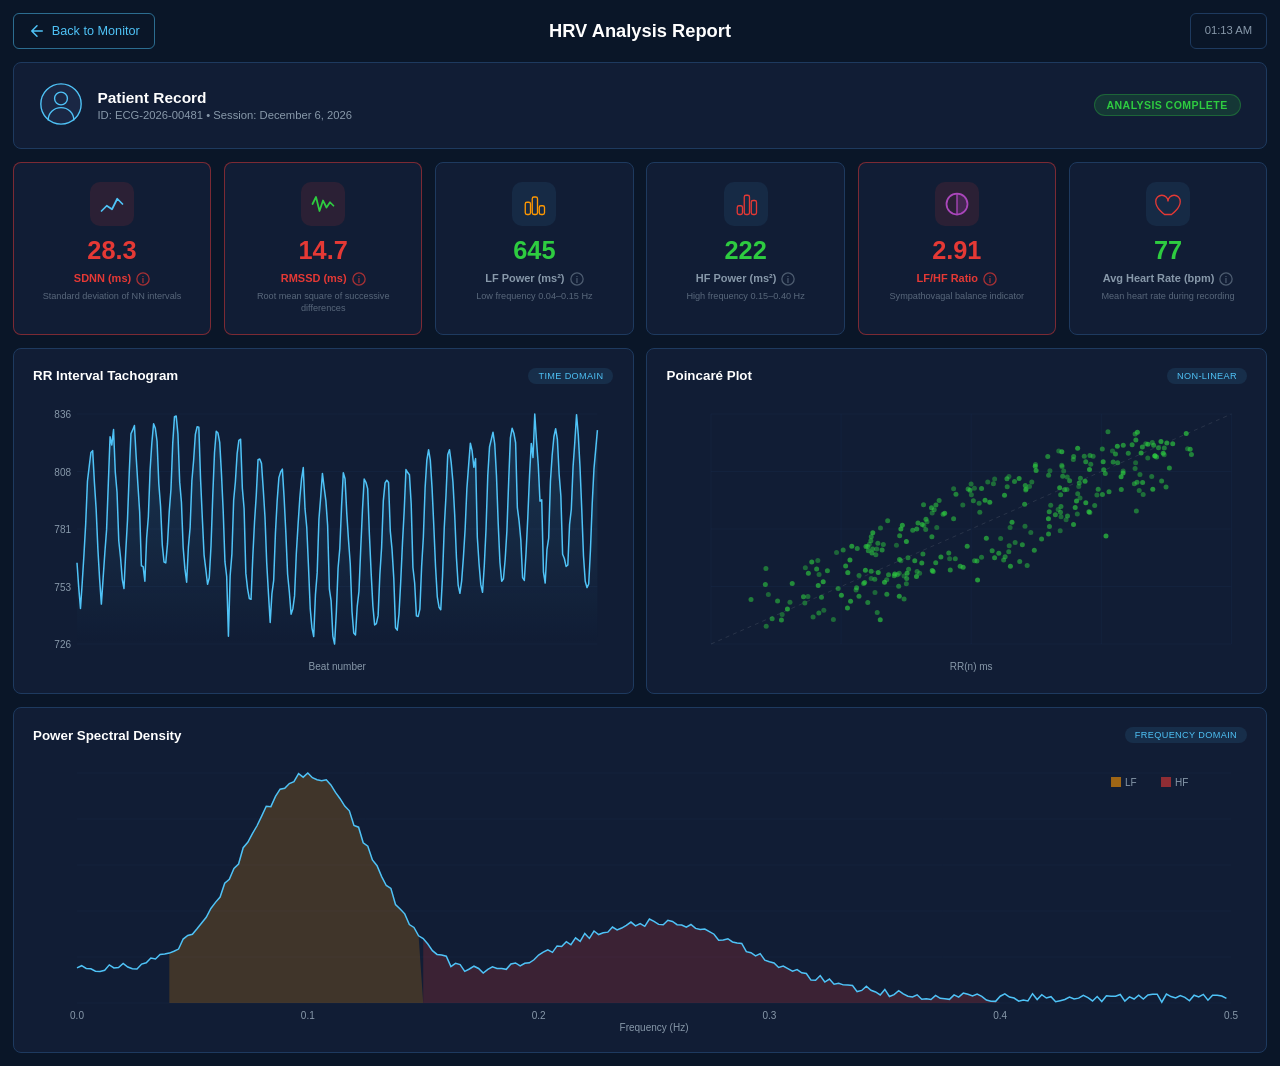
==== hrv-report.html @ 3137aad9 "initial update" ====
<!DOCTYPE html>
<html lang="en">
<head>
  <meta charset="UTF-8">
  <meta name="viewport" content="width=device-width, initial-scale=1.0">
  <title>HRV Analysis Report</title>
  <link rel="stylesheet" href="css/hrv-report.css">
</head>
<body>
  <canvas id="bgCanvas"></canvas>

  <div class="report-wrapper">
    <!-- Navigation -->
    <nav class="nav-bar">
      <a href="index.html" class="back-link">
        <svg viewBox="0 0 24 24" width="18" height="18">
          <path d="M19 12H5m7-7l-7 7 7 7" fill="none" stroke="currentColor" stroke-width="2" stroke-linecap="round" stroke-linejoin="round"/>
        </svg>
        Back to Monitor
      </a>
      <div class="nav-title">HRV Analysis Report</div>
      <span class="nav-timestamp" id="navTimestamp"></span>
    </nav>

    <!-- Patient Info Banner -->
    <div class="card patient-banner">
      <div class="patient-info">
        <div class="patient-avatar">
          <svg viewBox="0 0 48 48" width="44" height="44">
            <circle cx="24" cy="24" r="22" fill="#1a2744" stroke="#4fc3f7" stroke-width="1.5"/>
            <circle cx="24" cy="18" r="7" fill="none" stroke="#4fc3f7" stroke-width="1.5"/>
            <path d="M10 42c0-8 6-14 14-14s14 6 14 14" fill="none" stroke="#4fc3f7" stroke-width="1.5"/>
          </svg>
        </div>
        <div>
          <div class="patient-name">Patient Record</div>
          <div class="patient-id">ID: ECG-2026-00481 &bull; Session: <span id="sessionDate"></span></div>
        </div>
      </div>
      <div class="report-status" id="reportStatus">
        <span class="status-badge complete">Analysis Complete</span>
      </div>
    </div>

    <!-- HRV Summary Cards -->
    <div class="summary-grid">
      <div class="card summary-card" id="sdnnCard">
        <div class="summary-icon sdnn-icon">
          <svg viewBox="0 0 32 32" width="28" height="28">
            <polyline points="4,24 10,18 16,22 22,10 28,16" fill="none" stroke="#4fc3f7" stroke-width="2" stroke-linecap="round" stroke-linejoin="round"/>
          </svg>
        </div>
        <div class="summary-value" id="sdnnVal">--</div>
        <div class="summary-label-row">
          <span class="summary-label">SDNN (ms)</span>
          <span class="info-icon" data-tooltip="Normal range: 50–150 ms. Values below 50 ms indicate reduced HRV and potential autonomic dysfunction.">
            <svg viewBox="0 0 16 16" width="14" height="14"><circle cx="8" cy="8" r="7" fill="none" stroke="currentColor" stroke-width="1.5"/><text x="8" y="12" text-anchor="middle" font-size="10" font-weight="700" fill="currentColor">i</text></svg>
          </span>
        </div>
        <div class="summary-desc">Standard deviation of NN intervals</div>
      </div>
      <div class="card summary-card" id="rmssdCard">
        <div class="summary-icon rmssd-icon">
          <svg viewBox="0 0 32 32" width="28" height="28">
            <polyline points="4,16 8,8 12,24 16,12 20,20 24,14 28,18" fill="none" stroke="#2ecc40" stroke-width="2" stroke-linecap="round" stroke-linejoin="round"/>
          </svg>
        </div>
        <div class="summary-value" id="rmssdVal">--</div>
        <div class="summary-label-row">
          <span class="summary-label">RMSSD (ms)</span>
          <span class="info-icon" data-tooltip="Normal range: 20–75 ms. Low values suggest reduced parasympathetic (vagal) tone.">
            <svg viewBox="0 0 16 16" width="14" height="14"><circle cx="8" cy="8" r="7" fill="none" stroke="currentColor" stroke-width="1.5"/><text x="8" y="12" text-anchor="middle" font-size="10" font-weight="700" fill="currentColor">i</text></svg>
          </span>
        </div>
        <div class="summary-desc">Root mean square of successive differences</div>
      </div>
      <div class="card summary-card" id="lfCard">
        <div class="summary-icon lf-icon">
          <svg viewBox="0 0 32 32" width="28" height="28">
            <rect x="6" y="14" width="6" height="14" rx="2" fill="none" stroke="#ff9800" stroke-width="1.5"/>
            <rect x="14" y="8" width="6" height="20" rx="2" fill="none" stroke="#ff9800" stroke-width="1.5"/>
            <rect x="22" y="18" width="6" height="10" rx="2" fill="none" stroke="#ff9800" stroke-width="1.5"/>
          </svg>
        </div>
        <div class="summary-value" id="lfVal">--</div>
        <div class="summary-label-row">
          <span class="summary-label">LF Power (ms&sup2;)</span>
          <span class="info-icon" data-tooltip="Normal range: 400–1750 ms&sup2;. Reflects both sympathetic and parasympathetic activity.">
            <svg viewBox="0 0 16 16" width="14" height="14"><circle cx="8" cy="8" r="7" fill="none" stroke="currentColor" stroke-width="1.5"/><text x="8" y="12" text-anchor="middle" font-size="10" font-weight="700" fill="currentColor">i</text></svg>
          </span>
        </div>
        <div class="summary-desc">Low frequency 0.04–0.15 Hz</div>
      </div>
      <div class="card summary-card" id="hfCard">
        <div class="summary-icon hf-icon">
          <svg viewBox="0 0 32 32" width="28" height="28">
            <rect x="6" y="18" width="6" height="10" rx="2" fill="none" stroke="#e53935" stroke-width="1.5"/>
            <rect x="14" y="6" width="6" height="22" rx="2" fill="none" stroke="#e53935" stroke-width="1.5"/>
            <rect x="22" y="12" width="6" height="16" rx="2" fill="none" stroke="#e53935" stroke-width="1.5"/>
          </svg>
        </div>
        <div class="summary-value" id="hfVal">--</div>
        <div class="summary-label-row">
          <span class="summary-label">HF Power (ms&sup2;)</span>
          <span class="info-icon" data-tooltip="Normal range: 150–1000 ms&sup2;. Reflects parasympathetic (vagal) activity. Low values may indicate stress or autonomic imbalance.">
            <svg viewBox="0 0 16 16" width="14" height="14"><circle cx="8" cy="8" r="7" fill="none" stroke="currentColor" stroke-width="1.5"/><text x="8" y="12" text-anchor="middle" font-size="10" font-weight="700" fill="currentColor">i</text></svg>
          </span>
        </div>
        <div class="summary-desc">High frequency 0.15–0.40 Hz</div>
      </div>
      <div class="card summary-card" id="ratioCard">
        <div class="summary-icon ratio-icon">
          <svg viewBox="0 0 32 32" width="28" height="28">
            <circle cx="16" cy="16" r="12" fill="none" stroke="#ab47bc" stroke-width="2"/>
            <path d="M16 4a12 12 0 0 1 0 24" fill="rgba(171,71,188,0.2)"/>
            <line x1="16" y1="4" x2="16" y2="28" stroke="#ab47bc" stroke-width="1.5"/>
          </svg>
        </div>
        <div class="summary-value" id="ratioVal">--</div>
        <div class="summary-label-row">
          <span class="summary-label">LF/HF Ratio</span>
          <span class="info-icon" data-tooltip="Normal range: 0.5–2.0. Values above 2.0 suggest sympathetic dominance. Values below 0.5 suggest parasympathetic dominance.">
            <svg viewBox="0 0 16 16" width="14" height="14"><circle cx="8" cy="8" r="7" fill="none" stroke="currentColor" stroke-width="1.5"/><text x="8" y="12" text-anchor="middle" font-size="10" font-weight="700" fill="currentColor">i</text></svg>
          </span>
        </div>
        <div class="summary-desc">Sympathovagal balance indicator</div>
      </div>
      <div class="card summary-card" id="avgHrCard">
        <div class="summary-icon hr-icon">
          <svg viewBox="0 0 32 32" width="28" height="28">
            <path d="M12 28s-10-7-10-15a7 7 0 0114 0 7 7 0 0114 0c0 8-10 15-10 15z" fill="none" stroke="#e53935" stroke-width="1.5"/>
          </svg>
        </div>
        <div class="summary-value" id="avgHrVal">--</div>
        <div class="summary-label-row">
          <span class="summary-label">Avg Heart Rate (bpm)</span>
          <span class="info-icon" data-tooltip="Normal resting range: 60–100 bpm. Below 60 is bradycardia, above 100 is tachycardia.">
            <svg viewBox="0 0 16 16" width="14" height="14"><circle cx="8" cy="8" r="7" fill="none" stroke="currentColor" stroke-width="1.5"/><text x="8" y="12" text-anchor="middle" font-size="10" font-weight="700" fill="currentColor">i</text></svg>
          </span>
        </div>
        <div class="summary-desc">Mean heart rate during recording</div>
      </div>
    </div>

    <!-- Charts Section -->
    <div class="charts-row">
      <div class="card chart-panel">
        <div class="panel-header">
          <h3>RR Interval Tachogram</h3>
          <span class="panel-badge">Time Domain</span>
        </div>
        <canvas id="rrCanvas"></canvas>
      </div>
      <div class="card chart-panel">
        <div class="panel-header">
          <h3>Poincar&eacute; Plot</h3>
          <span class="panel-badge">Non-Linear</span>
        </div>
        <canvas id="poincareCanvas"></canvas>
      </div>
    </div>

    <div class="charts-row">
      <div class="card chart-panel full-width">
        <div class="panel-header">
          <h3>Power Spectral Density</h3>
          <span class="panel-badge">Frequency Domain</span>
        </div>
        <canvas id="psdCanvas"></canvas>
      </div>
    </div>

    <!-- Report Text -->
    <div class="card report-text-panel" id="reportTextPanel">
      <div class="panel-header">
        <h3>Clinical Summary</h3>
        <span class="panel-badge generated">Auto-Generated</span>
      </div>
      <div class="report-body" id="reportBody"></div>
    </div>

    <!-- Footer -->
    <div class="report-footer">
      <p>This is a simulated demonstration. Not for clinical use.</p>
    </div>
  </div>

  <script src="js/hrv-report.js"></script>
</body>
</html>
---- css/hrv-report.css ----
/* ===== Reset & Base ===== */
*, *::before, *::after {
  margin: 0;
  padding: 0;
  box-sizing: border-box;
}

:root {
  --bg-primary: #0a1628;
  --bg-card: #111d35;
  --bg-card-hover: #162241;
  --border-color: #1e3a5f;
  --text-primary: #ffffff;
  --text-secondary: #8899aa;
  --accent-green: #2ecc40;
  --accent-cyan: #4fc3f7;
  --accent-red: #e53935;
  --accent-orange: #ff9800;
  --accent-purple: #ab47bc;
  --value-color: #2ecc40;
  --gutter: clamp(8px, 1vw, 16px);
}

html {
  font-size: clamp(13px, 1.1vw, 16px);
}

body {
  font-family: 'Segoe UI', -apple-system, BlinkMacSystemFont, 'Helvetica Neue', Arial, sans-serif;
  background: var(--bg-primary);
  color: var(--text-primary);
  min-height: 100vh;
  overflow-x: hidden;
  position: relative;
}

#bgCanvas {
  position: fixed;
  top: 0;
  left: 0;
  width: 100%;
  height: 100%;
  z-index: 0;
  pointer-events: none;
}

.report-wrapper {
  position: relative;
  z-index: 1;
  max-width: 1440px;
  width: 100%;
  margin: 0 auto;
  padding: var(--gutter);
  display: flex;
  flex-direction: column;
  gap: var(--gutter);
}

.card {
  background: var(--bg-card);
  border: 1px solid var(--border-color);
  border-radius: 8px;
  transition: background 0.3s ease, border-color 0.3s ease;
}

.card:hover {
  background: var(--bg-card-hover);
  border-color: #2a4a6f;
}

/* ===== Nav Bar ===== */
.nav-bar {
  display: flex;
  align-items: center;
  justify-content: space-between;
  gap: var(--gutter);
  padding: clamp(8px, 1vw, 12px) 0;
  flex-wrap: wrap;
}

.back-link {
  display: inline-flex;
  align-items: center;
  gap: 6px;
  color: var(--accent-cyan);
  text-decoration: none;
  font-weight: 500;
  font-size: 0.9rem;
  padding: 8px 14px;
  border-radius: 6px;
  transition: background 0.2s ease;
}

.back-link:hover {
  background: rgba(79, 195, 247, 0.1);
}

.nav-title {
  font-weight: 600;
  font-size: clamp(1rem, 1.6vw, 1.3rem);
  text-align: center;
}

.nav-timestamp {
  font-size: 0.8rem;
  color: var(--text-secondary);
  padding: 6px 14px;
  border: 1px solid var(--border-color);
  border-radius: 6px;
}

/* ===== Patient Banner ===== */
.patient-banner {
  display: flex;
  align-items: center;
  justify-content: space-between;
  padding: clamp(12px, 1.5vw, 20px) clamp(16px, 2vw, 28px);
  flex-wrap: wrap;
  gap: 12px;
}

.patient-info {
  display: flex;
  align-items: center;
  gap: 14px;
}

.patient-avatar {
  flex-shrink: 0;
}

.patient-name {
  font-weight: 600;
  font-size: 1.1rem;
}

.patient-id {
  font-size: 0.8rem;
  color: var(--text-secondary);
  margin-top: 2px;
}

.status-badge {
  display: inline-block;
  padding: 4px 12px;
  border-radius: 20px;
  font-size: 0.75rem;
  font-weight: 600;
  text-transform: uppercase;
  letter-spacing: 0.04em;
}

.status-badge.pending {
  background: rgba(255, 152, 0, 0.15);
  color: var(--accent-orange);
  border: 1px solid rgba(255, 152, 0, 0.3);
}

.status-badge.generating {
  background: rgba(79, 195, 247, 0.15);
  color: var(--accent-cyan);
  border: 1px solid rgba(79, 195, 247, 0.3);
  animation: status-pulse 1s ease-in-out infinite;
}

.status-badge.complete {
  background: rgba(46, 204, 64, 0.15);
  color: var(--accent-green);
  border: 1px solid rgba(46, 204, 64, 0.3);
}

@keyframes status-pulse {
  0%, 100% { opacity: 1; }
  50% { opacity: 0.5; }
}

/* ===== Summary Grid ===== */
.summary-grid {
  display: grid;
  grid-template-columns: repeat(6, 1fr);
  gap: var(--gutter);
}

.summary-card {
  padding: clamp(14px, 1.5vw, 22px);
  text-align: center;
  display: flex;
  flex-direction: column;
  align-items: center;
  gap: 6px;
}

.summary-icon {
  width: 44px;
  height: 44px;
  display: flex;
  align-items: center;
  justify-content: center;
  border-radius: 10px;
  background: rgba(79, 195, 247, 0.08);
  margin-bottom: 4px;
}

.summary-value {
  font-size: clamp(1.3rem, 2vw, 1.8rem);
  font-weight: 700;
  color: var(--value-color);
  font-variant-numeric: tabular-nums;
  transition: all 0.5s ease;
}

.summary-label-row {
  display: flex;
  align-items: center;
  gap: 5px;
}

.summary-label {
  font-size: 0.78rem;
  color: var(--text-secondary);
  font-weight: 600;
}

/* Info icon with tooltip */
.info-icon {
  position: relative;
  color: rgba(136, 153, 170, 0.5);
  cursor: pointer;
  display: inline-flex;
  align-items: center;
  transition: color 0.2s;
  flex-shrink: 0;
}

.info-icon:hover {
  color: var(--accent-cyan);
}

.info-icon::after {
  content: attr(data-tooltip);
  position: absolute;
  bottom: calc(100% + 8px);
  left: 50%;
  transform: translateX(-50%);
  width: max(180px, 14vw);
  max-width: 260px;
  padding: 10px 12px;
  background: #1a2a48;
  border: 1px solid var(--accent-cyan);
  border-radius: 6px;
  color: var(--text-primary);
  font-size: 0.7rem;
  font-weight: 400;
  line-height: 1.5;
  white-space: normal;
  opacity: 0;
  pointer-events: none;
  transition: opacity 0.2s ease, transform 0.2s ease;
  transform: translateX(-50%) translateY(4px);
  z-index: 100;
  box-shadow: 0 4px 16px rgba(0,0,0,0.4);
}

.info-icon::before {
  content: '';
  position: absolute;
  bottom: calc(100% + 2px);
  left: 50%;
  transform: translateX(-50%);
  border: 5px solid transparent;
  border-top-color: var(--accent-cyan);
  opacity: 0;
  pointer-events: none;
  transition: opacity 0.2s ease;
  z-index: 101;
}

.info-icon:hover::after {
  opacity: 1;
  pointer-events: auto;
  transform: translateX(-50%) translateY(0);
}

.info-icon:hover::before {
  opacity: 1;
}

/* Abnormal / Warning state */
.summary-card.abnormal {
  border-color: rgba(229, 57, 53, 0.5);
}

.summary-card.abnormal .summary-value {
  color: var(--accent-red);
}

.summary-card.abnormal .summary-label {
  color: var(--accent-red);
}

.summary-card.abnormal .summary-icon {
  background: rgba(229, 57, 53, 0.12);
}

.summary-card.abnormal .info-icon {
  color: rgba(229, 57, 53, 0.7);
}

.summary-card.abnormal .info-icon:hover {
  color: var(--accent-red);
}

.summary-card.abnormal .info-icon::after {
  border-color: var(--accent-red);
}

.summary-card.abnormal .info-icon::before {
  border-top-color: var(--accent-red);
}

.summary-desc {
  font-size: 0.65rem;
  color: rgba(136, 153, 170, 0.6);
  line-height: 1.3;
}

/* ===== Charts ===== */
.charts-row {
  display: grid;
  grid-template-columns: 1fr 1fr;
  gap: var(--gutter);
}

.charts-row .full-width {
  grid-column: 1 / -1;
}

.chart-panel {
  padding: clamp(12px, 1.5vw, 20px);
  display: flex;
  flex-direction: column;
  gap: 10px;
}

.panel-header {
  display: flex;
  align-items: center;
  justify-content: space-between;
}

.panel-header h3 {
  font-size: 0.95rem;
  font-weight: 600;
}

.panel-badge {
  font-size: 0.65rem;
  padding: 3px 10px;
  border-radius: 12px;
  background: rgba(79, 195, 247, 0.1);
  color: var(--accent-cyan);
  font-weight: 500;
  text-transform: uppercase;
  letter-spacing: 0.04em;
}

.panel-badge.generated {
  background: rgba(46, 204, 64, 0.1);
  color: var(--accent-green);
}

.chart-panel canvas {
  width: 100%;
  height: clamp(180px, 22vw, 280px);
  display: block;
  border-radius: 4px;
}

/* ===== Report Text ===== */
.report-text-panel {
  padding: clamp(16px, 2vw, 28px);
}

.report-body {
  margin-top: 12px;
  line-height: 1.7;
  color: var(--text-secondary);
  font-size: 0.9rem;
}

.report-body h4 {
  color: var(--text-primary);
  margin: 16px 0 6px;
  font-size: 0.95rem;
}

.report-body p {
  margin-bottom: 8px;
}

.report-body .metric-highlight {
  color: var(--value-color);
  font-weight: 600;
}

.report-body .warning {
  color: var(--accent-orange);
  font-weight: 500;
}

/* ===== Footer ===== */
.report-footer {
  text-align: center;
  padding: 16px;
  font-size: 0.75rem;
  color: rgba(136, 153, 170, 0.5);
}

/* ===== Responsive ===== */
@media (max-width: 1100px) {
  .summary-grid {
    grid-template-columns: repeat(3, 1fr);
  }
}
/*.info-icon text{
  fill:var(--text-secondary);
}
.info-icon circle{
  stroke:var(--text-secondary);
}*/
.back-link{
  min-height: 36px;
  display: inline-flex;
  align-items: center;
  justify-content: center;
  border:1px solid rgba(79,195,247,.5);
}
.nav-timestamp{
  min-height: 36px!important;
  padding-left: 14px!important;
  padding-right: 14px!important;
}
@media (max-width: 768px) {
  .nav-bar>.nav-title{
    position: static!important;
    text-align: center!important;
    transform:none!important;
  }
  .summary-grid {
    grid-template-columns: repeat(2, 1fr);
  }

  .charts-row {
    grid-template-columns: 1fr;
  }

  .nav-bar {
    justify-content: center;
  }

  .nav-title {
    order: -1;
    width: 100%;
    text-align: center;
  }
}
.card.report-text-panel{
  display: none!important;
}
.report-footer{
  display: none!important;
}
body{
  overflow-x:hidden;
}
.nav-bar{
  position: relative;
}
.nav-bar>.nav-title{
  position: absolute;
  left:50%;
  transform:translateX(-50%);
}
.summary-label-row{
  gap:0px;
}
.summary-label-row .info-icon{
  position: relative;
  top:1.5px;
  margin-left: 5px;
}
.info-icon::before{
  content:none;
}
.nav-bar{
  padding-bottom: 0px;
  padding-top: 0px;
}
.nav-timestamp{
  padding:7px 12px;
  padding-bottom: 8px;
  display: inline-flex;
  align-items: center;
  justify-content: center;
}
@media (max-width: 480px) {
  .summary-grid {
    grid-template-columns: 1fr;
  }

  .patient-banner {
    flex-direction: column;
    text-align: center;
  }

  .patient-info {
    flex-direction: column;
  }
}
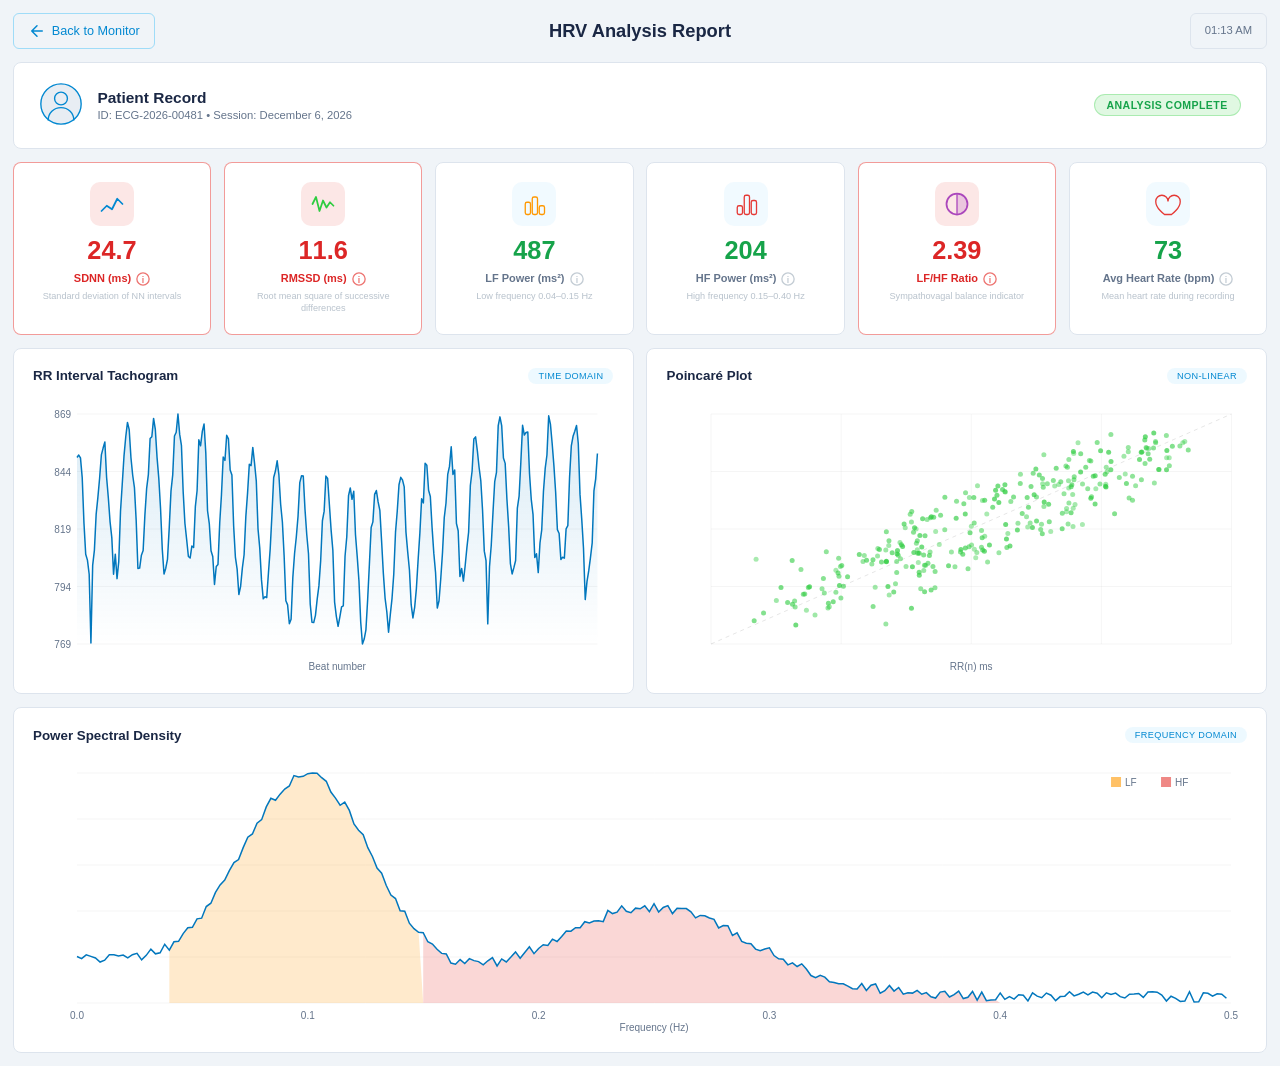
==== commit faa2f05b: "Light theme,bug fixes and position replacement" ====
--- a/hrv-report.html
+++ b/hrv-report.html
@@ -27,9 +27,9 @@
       <div class="patient-info">
         <div class="patient-avatar">
           <svg viewBox="0 0 48 48" width="44" height="44">
-            <circle cx="24" cy="24" r="22" fill="#1a2744" stroke="#4fc3f7" stroke-width="1.5"/>
-            <circle cx="24" cy="18" r="7" fill="none" stroke="#4fc3f7" stroke-width="1.5"/>
-            <path d="M10 42c0-8 6-14 14-14s14 6 14 14" fill="none" stroke="#4fc3f7" stroke-width="1.5"/>
+            <circle cx="24" cy="24" r="22" fill="#e8edf3" stroke="#0288d1" stroke-width="1.5"/>
+            <circle cx="24" cy="18" r="7" fill="none" stroke="#0288d1" stroke-width="1.5"/>
+            <path d="M10 42c0-8 6-14 14-14s14 6 14 14" fill="none" stroke="#0288d1" stroke-width="1.5"/>
           </svg>
         </div>
         <div>
@@ -47,7 +47,7 @@
       <div class="card summary-card" id="sdnnCard">
         <div class="summary-icon sdnn-icon">
           <svg viewBox="0 0 32 32" width="28" height="28">
-            <polyline points="4,24 10,18 16,22 22,10 28,16" fill="none" stroke="#4fc3f7" stroke-width="2" stroke-linecap="round" stroke-linejoin="round"/>
+            <polyline points="4,24 10,18 16,22 22,10 28,16" fill="none" stroke="#0288d1" stroke-width="2" stroke-linecap="round" stroke-linejoin="round"/>
           </svg>
         </div>
         <div class="summary-value" id="sdnnVal">--</div>
--- a/css/hrv-report.css
+++ b/css/hrv-report.css
@@ -6,18 +6,18 @@
 }
 
 :root {
-  --bg-primary: #0a1628;
-  --bg-card: #111d35;
-  --bg-card-hover: #162241;
-  --border-color: #1e3a5f;
-  --text-primary: #ffffff;
-  --text-secondary: #8899aa;
-  --accent-green: #2ecc40;
-  --accent-cyan: #4fc3f7;
-  --accent-red: #e53935;
-  --accent-orange: #ff9800;
-  --accent-purple: #ab47bc;
-  --value-color: #2ecc40;
+  --bg-primary: #f0f4f8;
+  --bg-card: #ffffff;
+  --bg-card-hover: #f8fafc;
+  --border-color: #dde4ed;
+  --text-primary: #1a2744;
+  --text-secondary: #64748b;
+  --accent-green: #16a34a;
+  --accent-cyan: #0288d1;
+  --accent-red: #dc2626;
+  --accent-orange: #ea580c;
+  --accent-purple: #7b1fa2;
+  --value-color: #16a34a;
   --gutter: clamp(8px, 1vw, 16px);
 }
 
@@ -65,7 +65,7 @@
 
 .card:hover {
   background: var(--bg-card-hover);
-  border-color: #2a4a6f;
+  border-color: #c5d1de;
 }
 
 /* ===== Nav Bar ===== */
@@ -245,7 +245,7 @@
   width: max(180px, 14vw);
   max-width: 260px;
   padding: 10px 12px;
-  background: #1a2a48;
+  background: #ffffff;
   border: 1px solid var(--accent-cyan);
   border-radius: 6px;
   color: var(--text-primary);
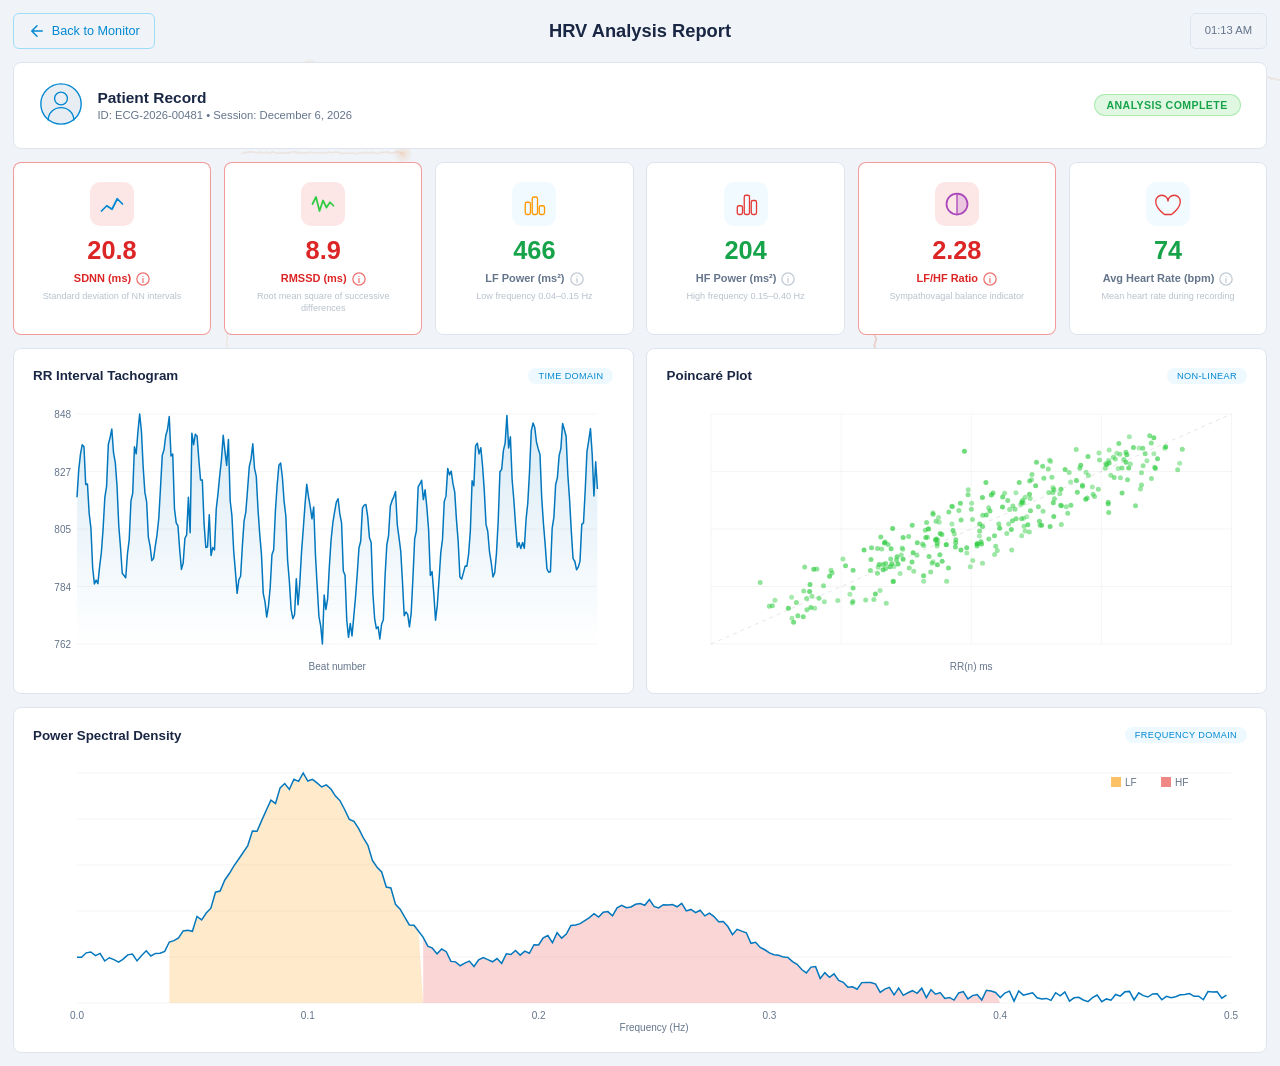
==== commit a60897e9: "dark light mode switcher + logotitle placement" ====
--- a/hrv-report.html
+++ b/hrv-report.html
@@ -5,6 +5,12 @@
   <meta name="viewport" content="width=device-width, initial-scale=1.0">
   <title>HRV Analysis Report</title>
   <link rel="stylesheet" href="css/hrv-report.css">
+  <script>
+    // Apply saved theme immediately to prevent flash
+    if (localStorage.getItem('ecg-theme') === 'dark') {
+      document.documentElement.setAttribute('data-theme', 'dark');
+    }
+  </script>
 </head>
 <body>
   <canvas id="bgCanvas"></canvas>
--- a/css/hrv-report.css
+++ b/css/hrv-report.css
@@ -416,6 +416,75 @@
   color: rgba(136, 153, 170, 0.5);
 }
 
+/* ===== Dark Mode Theme ===== */
+html[data-theme="dark"] {
+  --bg-primary: #0a1628;
+  --bg-card: #111d35;
+  --bg-card-hover: #162544;
+  --border-color: #1e3054;
+  --text-primary: #ffffff;
+  --text-secondary: #94a3b8;
+  --accent-green: #2ecc40;
+  --accent-cyan: #4fc3f7;
+  --accent-red: #ef5350;
+  --accent-orange: #ff9800;
+  --value-color: #2ecc40;
+}
+
+html[data-theme="dark"] .card {
+  box-shadow: 0 2px 12px rgba(0, 0, 0, 0.3);
+}
+
+html[data-theme="dark"] .card:hover {
+  border-color: #2a4068;
+}
+
+html[data-theme="dark"] .back-link {
+  border-color: rgba(79, 195, 247, 0.3);
+}
+
+html[data-theme="dark"] .back-link:hover {
+  background: rgba(79, 195, 247, 0.15);
+}
+
+html[data-theme="dark"] .patient-avatar circle[fill="#e8edf3"] {
+  fill: #1e3054;
+}
+
+html[data-theme="dark"] .patient-avatar circle[stroke="#0288d1"],
+html[data-theme="dark"] .patient-avatar path[stroke="#0288d1"] {
+  stroke: #4fc3f7;
+}
+
+html[data-theme="dark"] .summary-icon {
+  background: rgba(79, 195, 247, 0.12);
+}
+
+html[data-theme="dark"] .summary-card.abnormal .summary-icon {
+  background: rgba(239, 83, 80, 0.15);
+}
+
+html[data-theme="dark"] .info-icon::after {
+  background: #162544;
+  box-shadow: 0 4px 16px rgba(0, 0, 0, 0.5);
+}
+
+html[data-theme="dark"] .summary-desc {
+  color: rgba(148, 163, 184, 0.5);
+}
+
+html[data-theme="dark"] .panel-badge {
+  background: rgba(79, 195, 247, 0.15);
+}
+
+html[data-theme="dark"] .panel-badge.generated {
+  background: rgba(46, 204, 64, 0.15);
+}
+
+html[data-theme="dark"] .report-footer {
+  color: rgba(148, 163, 184, 0.4);
+}
+
 /* ===== Responsive ===== */
 @media (max-width: 1100px) {
   .summary-grid {
